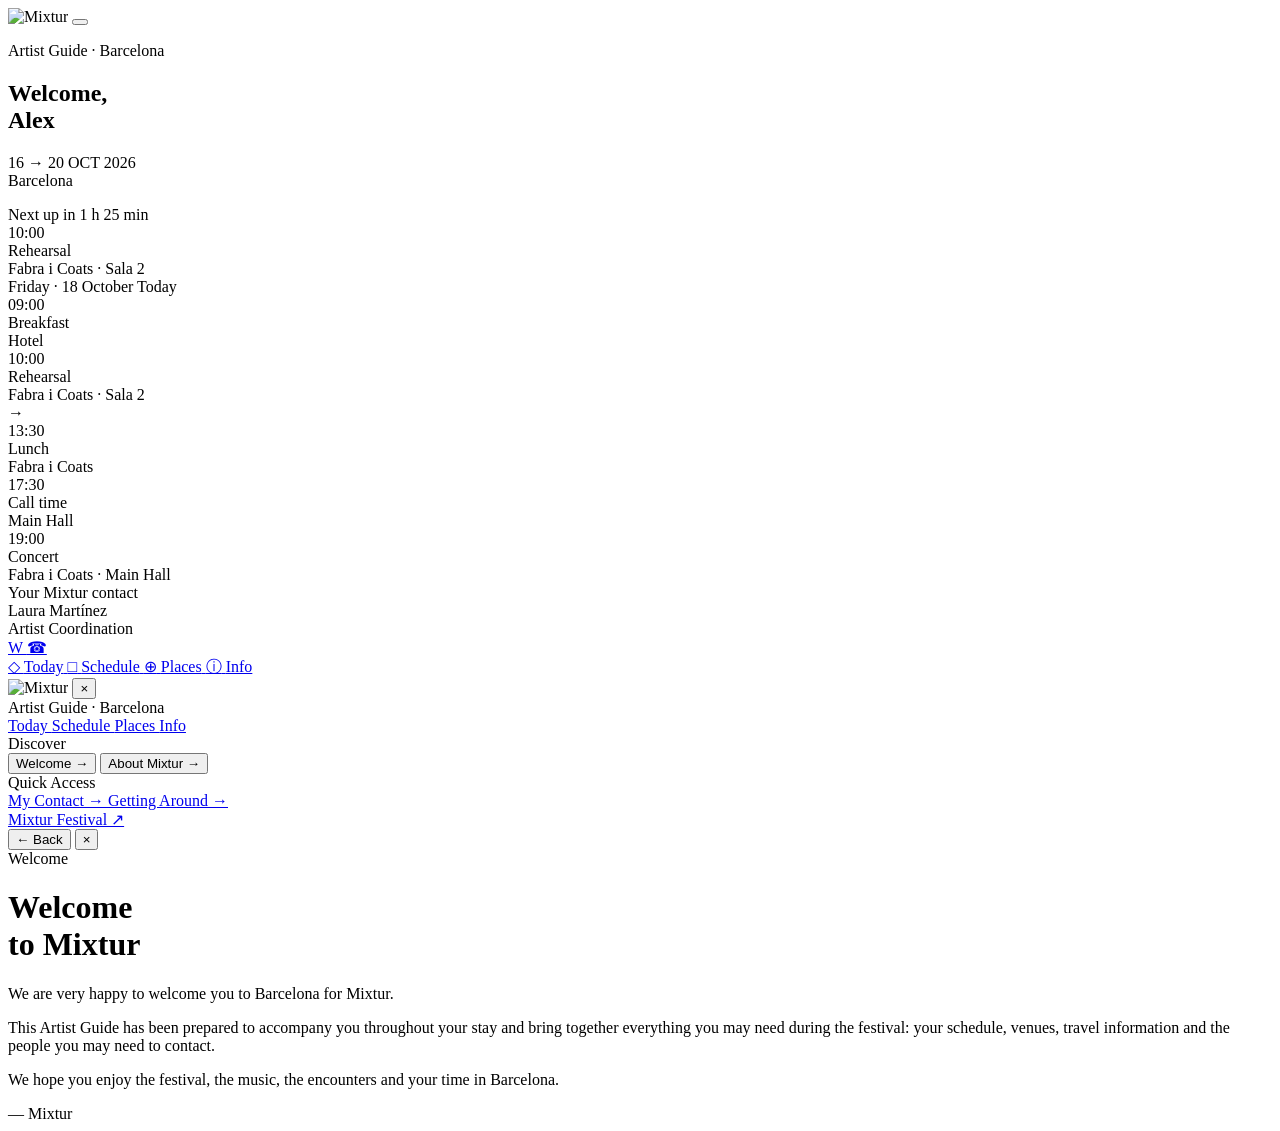
==== index.html @ 526908a7 "Update index.html" ====
<!DOCTYPE html>
<html lang="en">

<head>
  <meta charset="UTF-8">
  <meta name="viewport" content="width=device-width, initial-scale=1.0">
  <meta name="theme-color" content="#000000">

  <title>Mixtur · Artist Guide</title>

  <link rel="stylesheet" href="style.css?v=2">
</head>

<body>

  <main class="app">

    <!-- HEADER -->
    <header class="topbar">

      <img
        src="logo-mixtur.png"
        alt="Mixtur"
        class="mixtur-logo"
      >

      <button
        class="menu-button"
        type="button"
        aria-label="Open menu"
      >
        <span></span>
        <span></span>
        <span></span>
      </button>

    </header>


    <!-- HERO -->
    <section class="hero">

      <div class="hero-overlay"></div>

      <div class="hero-content">

        <p class="eyebrow">
          Artist Guide · Barcelona
        </p>

        <h1 class="welcome">
          Welcome,<br>
          Alex
        </h1>

        <p class="stay-dates">
          16 → 20 OCT 2026<br>
          Barcelona
        </p>

      </div>

    </section>


    <!-- NEXT -->
    <section class="next-section">

      <div class="section-label">
        <span>Next up</span>
        <span>in 1 h 25 min</span>
      </div>

      <article class="next-card">

        <div class="next-card-content">

          <div class="next-time">
            10:00
          </div>

          <div class="next-title">
            Rehearsal
          </div>

          <div class="next-place">
            Fabra i Coats · Sala 2
          </div>

        </div>

      </article>

    </section>


    <!-- TODAY -->
    <section class="today-list">

      <div class="section-label schedule-heading">
        <span>Friday · 18 October</span>
        <span>Today</span>
      </div>


      <article class="today-item">

        <div class="today-time">
          09:00
        </div>

        <div class="today-info">

          <div class="today-title">
            Breakfast
          </div>

          <div class="today-place">
            Hotel
          </div>

        </div>

      </article>


      <article class="today-item highlight">

        <div class="today-time">
          10:00
        </div>

        <div class="today-info">

          <div class="today-title">
            Rehearsal
          </div>

          <div class="today-place">
            Fabra i Coats · Sala 2
          </div>

        </div>

        <div class="today-arrow">
          →
        </div>

      </article>


      <article class="today-item">

        <div class="today-time">
          13:30
        </div>

        <div class="today-info">

          <div class="today-title">
            Lunch
          </div>

          <div class="today-place">
            Fabra i Coats
          </div>

        </div>

      </article>


      <article class="today-item">

        <div class="today-time">
          17:30
        </div>

        <div class="today-info">

          <div class="today-title">
            Call time
          </div>

          <div class="today-place">
            Main Hall
          </div>

        </div>

      </article>


      <article class="today-item">

        <div class="today-time">
          19:00
        </div>

        <div class="today-info">

          <div class="today-title">
            Concert
          </div>

          <div class="today-place">
            Fabra i Coats · Main Hall
          </div>

        </div>

      </article>

    </section>


    <!-- CONTACT -->
    <section class="contact-wrap">

      <div class="section-label">
        <span>Your Mixtur contact</span>
      </div>

      <article class="contact-card">

        <div>

          <div class="contact-name">
            Laura Martínez
          </div>

          <div class="contact-role">
            Artist Coordination
          </div>

        </div>

        <div class="contact-actions">

          <a
            href="#"
            class="contact-action"
            data-contact-whatsapp
            aria-label="WhatsApp Mixtur contact"
          >
            W
          </a>

          <a
            href="#"
            class="contact-action"
            data-contact-call
            aria-label="Call Mixtur contact"
          >
            ☎
          </a>

        </div>

      </article>

    </section>


    <!-- BOTTOM NAV -->
    <nav
      class="bottom-nav"
      aria-label="Main navigation"
    >

      <a
        class="nav-item active"
        href="index.html"
      >
        <span class="nav-symbol">◇</span>
        <span>Today</span>
      </a>

      <a
        class="nav-item"
        href="schedule.html"
      >
        <span class="nav-symbol">□</span>
        <span>Schedule</span>
      </a>

      <a
        class="nav-item"
        href="places.html"
      >
        <span class="nav-symbol">⊕</span>
        <span>Places</span>
      </a>

      <a
        class="nav-item"
        href="info.html"
      >
        <span class="nav-symbol">ⓘ</span>
        <span>Info</span>
      </a>

    </nav>

  </main>


  <script src="venues.js?v=1"></script>
  <script src="script.js?v=37"></script>

</body>

</html>
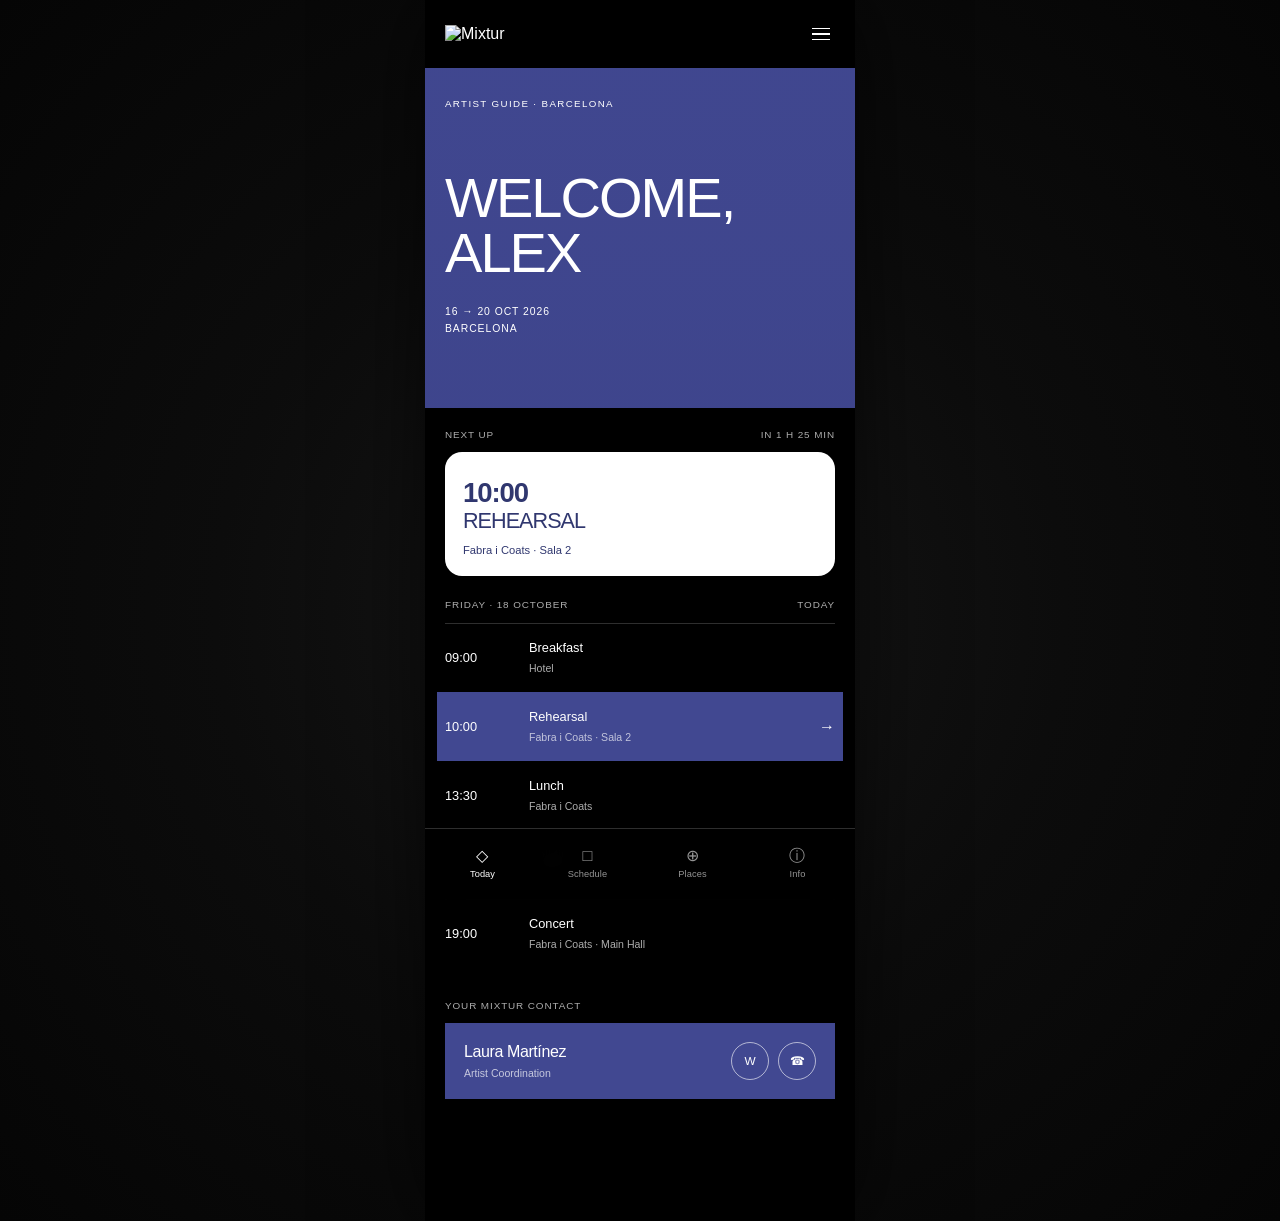
==== commit 99a7f834: "Update index.html" ====
--- a/index.html
+++ b/index.html
@@ -8,7 +8,7 @@
 
   <title>Mixtur · Artist Guide</title>
 
-  <link rel="stylesheet" href="style.css?v=2">
+  <link rel="stylesheet" href="style.css?v=3">
 </head>
 
 <body>
@@ -306,7 +306,7 @@
 
 
   <script src="venues.js?v=1"></script>
-  <script src="script.js?v=37"></script>
+  <script src="script.js?v=41"></script>
 
 </body>
 
--- a/style.css
+++ b/style.css
@@ -0,0 +1,4123 @@
+/* =========================================
+   MIXTUR ARTIST GUIDE
+   Editorial mobile system
+   ========================================= */
+
+
+/* =========================================
+   VARIABLES
+   ========================================= */
+
+:root {
+  --black: #000000;
+  --white: #ffffff;
+
+  --mixtur-blue: #414891;
+  --mixtur-blue-dark: #30376f;
+  --mixtur-gold: #b89b59;
+
+  --text-secondary: rgba(255, 255, 255, 0.68);
+  --text-soft: rgba(255, 255, 255, 0.48);
+
+  --line: rgba(255, 255, 255, 0.18);
+
+  --page-width: 430px;
+}
+
+
+/* =========================================
+   RESET
+   ========================================= */
+
+* {
+  box-sizing: border-box;
+  margin: 0;
+  padding: 0;
+}
+
+html {
+  scroll-behavior: smooth;
+}
+
+body {
+  min-height: 100vh;
+  background: #0a0a0a;
+  color: var(--white);
+
+  font-family:
+    Verdana,
+    Geneva,
+    sans-serif;
+
+  -webkit-font-smoothing: antialiased;
+  text-rendering: optimizeLegibility;
+}
+
+button,
+a {
+  font: inherit;
+}
+
+a {
+  color: inherit;
+}
+
+
+/* =========================================
+   APP
+   ========================================= */
+
+.app {
+  position: relative;
+
+  width: 100%;
+  max-width: var(--page-width);
+
+  min-height: 100vh;
+
+  margin: 0 auto;
+
+  padding-bottom: 88px;
+
+  background: var(--black);
+}
+
+
+/* =========================================
+   TOP BAR
+   ========================================= */
+
+.topbar {
+  position: relative;
+  z-index: 20;
+
+  height: 68px;
+
+  padding: 18px 20px;
+
+  display: flex;
+  justify-content: space-between;
+  align-items: center;
+
+  background: var(--black);
+}
+
+.mixtur-logo {
+  display: block;
+
+  width: 124px;
+  max-height: 34px;
+
+  object-fit: contain;
+  object-position: left center;
+}
+
+.menu-button {
+  width: 32px;
+  height: 32px;
+
+  padding: 5px;
+
+  display: flex;
+  flex-direction: column;
+  justify-content: center;
+
+  gap: 4px;
+
+  border: 0;
+  background: transparent;
+
+  cursor: pointer;
+}
+
+.menu-button span {
+  display: block;
+
+  width: 18px;
+  height: 1.5px;
+
+  margin-left: auto;
+
+  background: var(--white);
+}
+
+
+/* =========================================
+   TODAY HERO
+   ========================================= */
+
+.hero {
+  position: relative;
+
+  min-height: 340px;
+
+  padding:
+    30px
+    20px
+    22px;
+
+  overflow: hidden;
+
+  background-color: var(--mixtur-blue);
+
+  background-image:
+    url("mixtur-background.png");
+
+  background-size: cover;
+  background-position: center center;
+  background-repeat: no-repeat;
+}
+
+.hero-overlay {
+  position: absolute;
+
+  inset: 0;
+
+  z-index: 1;
+
+  background:
+    linear-gradient(
+      to bottom,
+      rgba(32, 34, 90, 0.03),
+      rgba(32, 34, 90, 0.08)
+    );
+
+  pointer-events: none;
+}
+
+.hero-content {
+  position: relative;
+  z-index: 3;
+}
+
+.eyebrow {
+  margin-bottom: 60px;
+
+  font-size: 0.61rem;
+  font-weight: 400;
+  line-height: 1.3;
+  letter-spacing: 0.14em;
+
+  text-transform: uppercase;
+}
+
+.welcome {
+  width: 100%;
+  max-width: 385px;
+
+  font-size:
+    clamp(
+      3.45rem,
+      14.8vw,
+      4.55rem
+    );
+
+  font-weight: 400;
+
+  line-height: 0.88;
+
+  letter-spacing: 0.015em;
+
+  text-transform: uppercase;
+}
+
+.stay-dates {
+  margin-top: 24px;
+
+  font-size: 0.65rem;
+  font-weight: 400;
+
+  line-height: 1.55;
+
+  letter-spacing: 0.09em;
+
+  text-transform: uppercase;
+}
+
+
+/* =========================================
+   SECTION LABELS
+   ========================================= */
+
+.section-label {
+  display: flex;
+
+  justify-content: space-between;
+  align-items: center;
+
+  gap: 16px;
+
+  margin-bottom: 11px;
+
+  color: var(--text-secondary);
+
+  font-size: 0.62rem;
+
+  line-height: 1.2;
+
+  letter-spacing: 0.09em;
+
+  text-transform: uppercase;
+}
+
+
+/* =========================================
+   NEXT EVENT
+   ========================================= */
+
+.next-section {
+  padding:
+    21px
+    20px
+    17px;
+
+  background: var(--black);
+}
+
+.next-card {
+  min-height: 124px;
+
+  padding:
+    20px
+    18px
+    18px;
+
+  display: flex;
+
+  justify-content: space-between;
+  align-items: flex-end;
+
+  gap: 18px;
+
+  color: var(--mixtur-blue-dark);
+
+  background: var(--white);
+
+  border-radius: 17px;
+}
+
+.next-card-content {
+  min-width: 0;
+}
+
+.next-time {
+  font-size: 1.72rem;
+
+  font-weight: 700;
+
+  line-height: 1;
+
+  letter-spacing: -0.04em;
+}
+
+.next-title {
+  margin-top: 4px;
+
+  font-size: 1.35rem;
+
+  font-weight: 400;
+
+  line-height: 1;
+
+  letter-spacing: -0.045em;
+
+  text-transform: uppercase;
+}
+
+.next-place {
+  margin-top: 11px;
+
+  font-size: 0.7rem;
+
+  line-height: 1.35;
+}
+
+.arrow-button {
+  width: 45px;
+  height: 45px;
+
+  flex-shrink: 0;
+
+  display: flex;
+  align-items: center;
+  justify-content: center;
+
+  border-radius: 50%;
+
+  background: var(--mixtur-blue);
+  color: var(--white);
+
+  font-size: 1.3rem;
+  line-height: 1;
+
+  pointer-events: none;
+}
+
+/* =========================================
+   TODAY LIST
+   ========================================= */
+
+.today-list {
+  padding:
+    6px
+    20px
+    28px;
+}
+
+.schedule-heading {
+  margin-bottom: 0;
+
+  padding-bottom: 12px;
+}
+
+.today-item {
+  position: relative;
+
+  display: grid;
+
+  grid-template-columns:
+    72px
+    minmax(0, 1fr)
+    28px;
+
+  align-items: center;
+
+  gap: 12px;
+
+  min-height: 69px;
+
+  padding: 16px 0;
+
+  border-top:
+    1px solid
+    var(--line);
+}
+
+.today-time {
+  font-size: 0.8rem;
+  line-height: 1.2;
+}
+
+.today-info {
+  min-width: 0;
+}
+
+.today-title {
+  font-size: 0.8rem;
+  line-height: 1.2;
+}
+
+.today-place {
+  margin-top: 5px;
+
+  color: var(--text-secondary);
+
+  font-size: 0.66rem;
+  line-height: 1.4;
+}
+
+.today-item.highlight {
+  margin: 0 -8px;
+  padding: 16px 8px;
+
+  grid-template-columns:
+    72px
+    minmax(0, 1fr)
+    28px;
+
+  background: var(--mixtur-blue);
+
+  border-top-color: transparent;
+}
+
+.today-item.highlight + .today-item {
+  border-top-color: transparent;
+}
+.today-arrow {
+  display: flex;
+
+  align-items: center;
+  justify-content: flex-end;
+
+  align-self: center;
+
+  font-size: 1rem;
+  line-height: 1;
+}
+
+
+/* =========================================
+   CONTACT
+   ========================================= */
+
+.contact-wrap {
+  padding:
+    4px
+    20px
+    34px;
+}
+
+.contact-card {
+  padding: 19px;
+
+  display: flex;
+
+  align-items: center;
+  justify-content: space-between;
+
+  gap: 18px;
+
+  background: var(--mixtur-blue);
+}
+
+.contact-name {
+  font-size: 1rem;
+  font-weight: 400;
+  line-height: 1.2;
+  letter-spacing: -0.025em;
+}
+
+.contact-role {
+  margin-top: 6px;
+  font-size: 0.66rem;
+  color: rgba(255, 255, 255, 0.7);
+}
+
+.contact-actions {
+  display: flex;
+  gap: 9px;
+}
+
+.contact-action {
+  width: 38px;
+  height: 38px;
+
+  display: flex;
+
+  align-items: center;
+  justify-content: center;
+
+  border:
+    1px solid
+    rgba(255, 255, 255, 0.6);
+
+  border-radius: 50%;
+
+  color: var(--white);
+
+  text-decoration: none;
+
+  font-size: 0.74rem;
+}
+
+
+/* =========================================
+   BOTTOM NAVIGATION
+   ========================================= */
+
+.bottom-nav {
+  position: fixed;
+
+  left: 50%;
+  bottom: 0;
+
+  z-index: 100;
+
+  transform: translateX(-50%);
+
+  width: 100%;
+  max-width: var(--page-width);
+
+  min-height: 72px;
+
+  display: grid;
+
+  grid-template-columns:
+    repeat(4, 1fr);
+
+  padding:
+    8px
+    5px
+    max(11px, env(safe-area-inset-bottom));
+
+  background:
+    rgba(0, 0, 0, 0.96);
+
+  border-top:
+    1px solid
+    var(--line);
+
+  backdrop-filter:
+    blur(12px);
+}
+
+.nav-item {
+  display: flex;
+
+  flex-direction: column;
+
+  justify-content: center;
+  align-items: center;
+
+  gap: 4px;
+
+  color:
+    rgba(255, 255, 255, 0.58);
+
+  text-decoration: none;
+
+  font-size: 0.58rem;
+
+  letter-spacing: 0.01em;
+}
+
+.nav-item.active {
+  color: var(--white);
+}
+
+.nav-symbol {
+  min-height: 18px;
+
+  font-size: 1.02rem;
+
+  line-height: 1;
+}
+
+
+/* =========================================
+   SCHEDULE PAGE
+   ========================================= */
+
+.schedule-hero {
+  position: relative;
+
+  min-height: 205px;
+
+  padding:
+    28px
+    20px
+    25px;
+
+  overflow: hidden;
+
+  background-color: var(--mixtur-blue);
+
+  background-image:
+    url("mixtur-background.png");
+
+  background-size: 100% auto;
+  background-position: center top;
+  background-repeat: no-repeat;
+}
+
+.schedule-hero-content {
+  position: relative;
+  z-index: 3;
+}
+
+.schedule-page-title {
+  margin-top: 30px;
+
+  font-size:
+    clamp(
+      2.7rem,
+      11.5vw,
+      3.6rem
+    );
+
+  font-weight: 400;
+
+  line-height: 0.92;
+
+  letter-spacing: 0.045em;
+
+  text-transform: uppercase;
+}
+
+.schedule-subtitle {
+  margin-top: 14px;
+
+  font-size: 0.6rem;
+
+  line-height: 1.45;
+
+  letter-spacing: 0.16em;
+
+  text-transform: uppercase;
+}
+
+
+/* =========================================
+   SCHEDULE DAYS
+   ========================================= */
+
+.schedule-day {
+  padding:
+    25px
+    20px
+    8px;
+}
+
+.day-header {
+  display: flex;
+
+  align-items: baseline;
+  justify-content: space-between;
+
+  gap: 20px;
+
+  padding-bottom: 14px;
+
+  border-bottom:
+    1px solid
+    var(--line);
+
+  color: var(--white);
+
+  text-transform: uppercase;
+}
+
+.day-header span:first-child {
+  font-size: 1.15rem;
+
+  font-weight: 400;
+
+  line-height: 1;
+
+  letter-spacing: 0.08em;
+}
+
+.day-header span:last-child {
+  flex: 0 0 auto;
+
+  color: var(--text-secondary);
+
+  font-size: 0.58rem;
+
+  line-height: 1.2;
+
+  letter-spacing: 0.13em;
+
+  text-align: right;
+}
+
+.today-day .day-header span:first-child {
+  color: var(--mixtur-gold);
+}
+
+.today-day .day-header span:last-child {
+  color: var(--white);
+}
+
+/* =========================================
+   SCHEDULE EVENTS
+   ========================================= */
+
+.schedule-event {
+  position: relative;
+
+  display: grid;
+
+  grid-template-columns:
+    66px
+    minmax(0, 1fr)
+    30px;
+
+  align-items: center;
+
+  gap: 14px;
+
+  padding: 18px 0;
+
+  border-top:
+    1px solid
+    var(--line);
+}
+
+.schedule-time {
+  font-size: 0.8rem;
+  line-height: 1.2;
+}
+
+.schedule-event-info {
+  min-width: 0;
+}
+
+.schedule-event-type {
+  margin-bottom: 6px;
+
+  color: var(--mixtur-gold);
+
+  font-size: 0.56rem;
+
+  line-height: 1.2;
+
+  letter-spacing: 0.11em;
+
+  text-transform: uppercase;
+}
+
+.schedule-event-info h2 {
+  font-size: 0.89rem;
+
+  font-weight: 400;
+
+  line-height: 1.3;
+
+  letter-spacing: -0.025em;
+}
+
+.schedule-event-info p {
+  margin-top: 5px;
+
+  color: var(--text-secondary);
+
+  font-size: 0.65rem;
+
+  line-height: 1.4;
+}
+
+.current-event {
+  margin: 0 -8px;
+
+  padding: 18px 8px;
+
+  grid-template-columns:
+    66px
+    minmax(0, 1fr)
+    30px;
+
+  background: var(--mixtur-blue);
+
+  border-top-color: transparent;
+}
+
+.current-event .schedule-event-type {
+  color: var(--white);
+}
+
+.important-event {
+  margin: 0 -8px;
+
+  padding: 18px 8px;
+
+  grid-template-columns:
+    66px
+    minmax(0, 1fr)
+    30px;
+
+  border-top:
+    2px solid
+    var(--mixtur-gold);
+
+  border-bottom:
+    2px solid
+    var(--mixtur-gold);
+}
+
+.schedule-event-arrow {
+  display: flex;
+
+  align-items: center;
+  justify-content: flex-end;
+
+  align-self: center;
+
+  font-size: 1rem;
+  line-height: 1;
+}
+
+
+/* =========================================
+   PLACES PAGE
+   ========================================= */
+
+.places-intro {
+  padding:
+    18px
+    20px
+    0;
+
+  background: var(--black);
+}
+
+.places-cover {
+  width: 100%;
+  height: 180px;
+
+  overflow: hidden;
+
+  border-radius: 8px;
+
+  background:
+    linear-gradient(
+      135deg,
+      #2d2d2d,
+      #111111
+    );
+
+  display: flex;
+
+  align-items: flex-end;
+
+  padding: 14px;
+}
+
+.places-cover span {
+  color:
+    rgba(255, 255, 255, 0.58);
+
+  font-size: 0.58rem;
+
+  letter-spacing: 0.12em;
+
+  text-transform: uppercase;
+}
+
+.places-heading {
+  padding-top: 26px;
+}
+
+.places-heading .eyebrow {
+  margin-bottom: 18px;
+}
+
+.places-title {
+  font-size:
+    clamp(
+      2.9rem,
+      12vw,
+      3.9rem
+    );
+
+  font-weight: 400;
+
+  line-height: 0.9;
+
+  letter-spacing: 0.045em;
+
+  text-transform: uppercase;
+}
+
+
+/* =========================================
+   PLACES FILTERS
+   ========================================= */
+
+.places-filters {
+  display: grid;
+
+  grid-template-columns:
+    repeat(4, 1fr);
+
+  margin:
+    28px
+    20px
+    22px;
+
+  border:
+    1px solid
+    var(--line);
+}
+
+.place-filter {
+  min-height: 44px;
+
+  padding: 10px 6px;
+
+  border: 0;
+
+  border-right:
+    1px solid
+    var(--line);
+
+  background: transparent;
+
+  color: var(--text-secondary);
+
+  font-size: 0.63rem;
+
+  letter-spacing: 0.04em;
+
+  cursor: pointer;
+}
+
+.place-filter:last-child {
+  border-right: 0;
+}
+
+.place-filter.active {
+  background: var(--mixtur-blue);
+  color: var(--white);
+}
+
+
+/* =========================================
+   PLACES LIST
+   ========================================= */
+
+.places-list {
+  padding:
+    0
+    20px
+    34px;
+}
+
+.featured-place {
+  border-top:
+    1px solid
+    var(--line);
+
+  padding-top: 18px;
+}
+
+.featured-place-image {
+  width: 100%;
+  height: 145px;
+
+  overflow: hidden;
+
+  border-radius: 6px;
+
+  background:
+    linear-gradient(
+      135deg,
+      #333333,
+      #141414
+    );
+
+  display: flex;
+
+  align-items: flex-end;
+
+  padding: 12px;
+}
+
+.featured-place-image span {
+  color:
+    rgba(255, 255, 255, 0.5);
+
+  font-size: 0.55rem;
+
+  letter-spacing: 0.11em;
+
+  text-transform: uppercase;
+}
+
+.featured-place-content {
+  padding:
+    15px
+    0
+    22px;
+}
+
+.place-category {
+  margin-bottom: 7px;
+
+  color: var(--mixtur-gold);
+
+  font-size: 0.55rem;
+
+  line-height: 1.2;
+
+  letter-spacing: 0.12em;
+
+  text-transform: uppercase;
+}
+
+.place-title-row {
+  display: flex;
+
+  align-items: flex-start;
+  justify-content: space-between;
+
+  gap: 18px;
+}
+
+.place-title-row h2 {
+  font-size: 1.18rem;
+
+  font-weight: 400;
+
+  line-height: 1.2;
+
+  letter-spacing: -0.025em;
+}
+
+.place-description {
+  margin-top: 4px;
+
+  color: var(--text-secondary);
+
+  font-size: 0.68rem;
+
+  line-height: 1.4;
+}
+
+.place-arrow {
+  flex-shrink: 0;
+
+  padding-top: 4px;
+
+  font-size: 1.15rem;
+}
+
+.place-address {
+  margin-top: 14px;
+
+  color: var(--text-secondary);
+
+  font-style: normal;
+
+  font-size: 0.68rem;
+
+  line-height: 1.45;
+}
+
+
+/* =========================================
+   MAP LINK
+   ========================================= */
+
+.maps-link {
+  margin-top: 16px;
+
+  min-height: 44px;
+
+  display: grid;
+
+  grid-template-columns:
+    24px
+    minmax(0, 1fr)
+    22px;
+
+  align-items: center;
+
+  gap: 8px;
+
+  color: var(--white);
+
+  text-decoration: none;
+
+  border-top:
+    1px solid
+    var(--line);
+
+  border-bottom:
+    1px solid
+    var(--line);
+}
+
+.maps-symbol {
+  color: var(--mixtur-blue);
+
+  font-size: 1rem;
+}
+
+.maps-link span:nth-child(2) {
+  font-size: 0.68rem;
+}
+
+.maps-arrow {
+  justify-self: end;
+
+  font-size: 0.9rem;
+}
+
+
+/* =========================================
+   NEARBY LINKS
+   ========================================= */
+
+.place-nearby {
+  display: flex;
+
+  flex-wrap: wrap;
+
+  gap:
+    8px
+    18px;
+
+  margin-top: 14px;
+
+  padding-top: 12px;
+
+  border-top:
+    1px solid
+    var(--line);
+}
+
+.place-nearby a {
+  display: inline-flex;
+
+  align-items: center;
+
+  gap: 8px;
+
+  min-height: 32px;
+
+  color: var(--text-secondary);
+
+  text-decoration: none !important;
+
+  font-size: 0.62rem;
+
+  font-weight: 400;
+
+  line-height: 1.2;
+
+  letter-spacing: 0.05em;
+
+  text-transform: uppercase;
+}
+
+.place-nearby a:link,
+.place-nearby a:visited,
+.place-nearby a:hover,
+.place-nearby a:active {
+  color: var(--text-secondary);
+
+  text-decoration: none !important;
+}
+
+.place-nearby a span {
+  color: var(--white);
+
+  font-size: 0.8rem;
+
+  line-height: 1;
+}
+
+.place-nearby button {
+  padding: 0;
+
+  display: inline-flex;
+
+  align-items: center;
+
+  gap: 8px;
+
+  min-height: 32px;
+
+  border: 0;
+  border-radius: 0;
+
+  background: transparent;
+
+  color: var(--text-secondary);
+
+  font-family:
+    Verdana,
+    Geneva,
+    sans-serif;
+
+  font-size: 0.62rem;
+
+  font-weight: 400;
+
+  line-height: 1.2;
+
+  letter-spacing: 0.05em;
+
+  text-transform: uppercase;
+
+  text-decoration: none;
+
+  appearance: none;
+  -webkit-appearance: none;
+
+  cursor: pointer;
+}
+
+.place-nearby button span {
+  color: var(--white);
+
+  font-size: 0.8rem;
+
+  line-height: 1;
+}
+
+
+/* =========================================
+   COMPACT PLACE ROWS
+   ========================================= */
+
+.compact-place {
+  display: grid;
+
+  grid-template-columns:
+    98px
+    minmax(0, 1fr)
+    24px;
+
+  align-items: center;
+
+  gap: 13px;
+
+  min-height: 104px;
+
+  padding: 16px 0;
+
+  border-top:
+    1px solid
+    var(--line);
+}
+
+.compact-place-image {
+  width: 98px;
+  height: 72px;
+
+  overflow: hidden;
+
+  border-radius: 5px;
+
+  display: flex;
+
+  align-items: flex-end;
+
+  padding: 8px;
+
+  background:
+    linear-gradient(
+      135deg,
+      #373737,
+      #161616
+    );
+}
+
+.compact-place-image span {
+  color:
+    rgba(255, 255, 255, 0.45);
+
+  font-size: 0.5rem;
+
+  letter-spacing: 0.08em;
+
+  text-transform: uppercase;
+}
+
+.compact-place-info {
+  min-width: 0;
+}
+
+.compact-place-info h2 {
+  font-size: 0.9rem;
+
+  font-weight: 400;
+
+  line-height: 1.2;
+
+  letter-spacing: -0.02em;
+}
+
+.compact-place-info p {
+  margin-top: 5px;
+
+  color: var(--text-secondary);
+
+  font-size: 0.62rem;
+
+  line-height: 1.4;
+}
+
+.compact-place-arrow {
+  justify-self: end;
+
+  font-size: 1rem;
+}
+
+
+/* =========================================
+   PLACEHOLDER IMAGES
+   ========================================= */
+
+.placeholder-image {
+  position: relative;
+
+  filter: grayscale(1);
+
+  isolation: isolate;
+}
+
+.placeholder-image::after {
+  content: "";
+
+  position: absolute;
+
+  inset: 0;
+
+  z-index: -1;
+
+  background:
+    linear-gradient(
+      to bottom,
+      rgba(255, 255, 255, 0.06),
+      rgba(0, 0, 0, 0.18)
+    );
+}
+
+
+/* =========================================
+   SLIDE-UP PANELS
+   ========================================= */
+
+.place-panel {
+  position: fixed;
+
+  inset: 0;
+
+  z-index: 500;
+
+  visibility: hidden;
+  opacity: 0;
+
+  pointer-events: none;
+}
+
+.place-panel.open {
+  visibility: visible;
+  opacity: 1;
+
+  pointer-events: auto;
+}
+
+.panel-backdrop {
+  position: absolute;
+
+  inset: 0;
+
+  background:
+    rgba(0, 0, 0, 0.72);
+}
+
+.panel-sheet {
+  position: absolute;
+
+  left: 50%;
+  bottom: 0;
+
+  width: 100%;
+  max-width: var(--page-width);
+
+  max-height: 82vh;
+
+  padding:
+    12px
+    20px
+    max(28px, env(safe-area-inset-bottom));
+
+  overflow-y: auto;
+
+  background: #101010;
+
+  border-radius:
+    22px
+    22px
+    0
+    0;
+
+  transform:
+    translate(-50%, 100%);
+
+  transition:
+    transform
+    0.3s
+    ease;
+}
+
+.place-panel.open .panel-sheet {
+  transform:
+    translate(-50%, 0);
+}
+
+.panel-handle {
+  width: 38px;
+  height: 3px;
+
+  margin:
+    0
+    auto
+    24px;
+
+  border-radius: 10px;
+
+  background:
+    rgba(255, 255, 255, 0.35);
+}
+
+.panel-header {
+  display: grid;
+
+  grid-template-columns:
+    minmax(0, 1fr)
+    38px;
+
+  gap: 20px;
+
+  padding-bottom: 22px;
+}
+
+.panel-location {
+  margin-bottom: 10px;
+
+  color: var(--mixtur-gold);
+
+  font-size: 0.56rem;
+
+  line-height: 1.2;
+
+  letter-spacing: 0.13em;
+
+  text-transform: uppercase;
+}
+
+.panel-header h2 {
+  font-size: 1.55rem;
+
+  font-weight: 400;
+
+  line-height: 1;
+
+  letter-spacing: 0.04em;
+
+  text-transform: uppercase;
+}
+
+.panel-intro {
+  max-width: 270px;
+
+  margin-top: 10px;
+
+  color: var(--text-secondary);
+
+  font-size: 0.63rem;
+
+  line-height: 1.45;
+}
+
+.panel-close {
+  width: 38px;
+  height: 38px;
+
+  display: flex;
+
+  align-items: center;
+  justify-content: center;
+
+  padding: 0;
+
+  border:
+    1px solid
+    var(--line);
+
+  border-radius: 50%;
+
+  background: transparent;
+
+  color: var(--white);
+
+  font-size: 1.2rem;
+
+  appearance: none;
+  -webkit-appearance: none;
+
+  cursor: pointer;
+}
+
+.panel-list {
+  border-top:
+    1px solid
+    var(--line);
+}
+
+.panel-place {
+  padding:
+    18px
+    0
+    17px;
+
+  border-bottom:
+    1px solid
+    var(--line);
+}
+
+.panel-place-meta {
+  margin-bottom: 7px;
+
+  color: var(--mixtur-gold);
+
+  font-size: 0.54rem;
+
+  line-height: 1.2;
+
+  letter-spacing: 0.1em;
+
+  text-transform: uppercase;
+}
+
+.panel-place h3 {
+  font-size: 0.9rem;
+
+  font-weight: 400;
+
+  line-height: 1.3;
+}
+
+.panel-place p {
+  margin-top: 5px;
+
+  color: var(--text-secondary);
+
+  font-size: 0.62rem;
+
+  line-height: 1.4;
+}
+
+.panel-place a {
+  margin-top: 13px;
+
+  display: flex;
+
+  align-items: center;
+  justify-content: space-between;
+
+  min-height: 32px;
+
+  color: var(--white);
+
+  text-decoration: none;
+
+  font-size: 0.61rem;
+
+  letter-spacing: 0.04em;
+
+  text-transform: uppercase;
+}
+
+body.panel-open {
+  overflow: hidden;
+}
+
+
+/* =========================================
+   INFO PAGE
+   ========================================= */
+
+.info-hero {
+  padding:
+    34px
+    20px
+    28px;
+
+  border-bottom:
+    1px solid
+    var(--line);
+}
+
+.info-hero-content {
+  max-width: 520px;
+}
+
+.info-title {
+  margin-top: 10px;
+
+  font-size:
+    clamp(
+      3.2rem,
+      14vw,
+      5.4rem
+    );
+
+  font-weight: 400;
+
+  line-height: 0.88;
+
+  letter-spacing: -0.05em;
+
+  text-transform: uppercase;
+}
+
+.info-subtitle {
+  max-width: 280px;
+
+  margin-top: 18px;
+
+  color: var(--text-secondary);
+
+  font-size: 0.7rem;
+
+  line-height: 1.5;
+}
+
+
+/* =========================================
+   STAY SUMMARY
+   ========================================= */
+
+.stay-summary {
+  padding:
+    22px
+    20px
+    26px;
+
+  border-bottom:
+    1px solid
+    var(--line);
+}
+
+.stay-summary-heading {
+  display: flex;
+
+  align-items: center;
+  justify-content: space-between;
+
+  margin-bottom: 18px;
+
+  color: var(--text-secondary);
+
+  font-size: 0.58rem;
+
+  line-height: 1;
+
+  letter-spacing: 0.09em;
+
+  text-transform: uppercase;
+}
+
+.stay-summary-heading span:first-child {
+  color: var(--mixtur-gold);
+}
+
+.stay-summary-grid {
+  display: grid;
+
+  grid-template-columns:
+    repeat(3, minmax(0, 1fr));
+
+  border-top:
+    1px solid
+    var(--line);
+
+  border-bottom:
+    1px solid
+    var(--line);
+}
+
+.stay-summary-card {
+  min-width: 0;
+
+  padding:
+    16px
+    12px
+    17px;
+
+  border-right:
+    1px solid
+    var(--line);
+}
+
+.stay-summary-card:first-child {
+  padding-left: 0;
+}
+
+.stay-summary-card:last-child {
+  padding-right: 0;
+
+  border-right: 0;
+}
+
+.stay-summary-date {
+  margin-bottom: 13px;
+
+  color: var(--mixtur-gold);
+
+  font-size: 0.54rem;
+
+  line-height: 1;
+
+  letter-spacing: 0.08em;
+
+  text-transform: uppercase;
+}
+
+.stay-summary-type {
+  margin-bottom: 6px;
+
+  color: var(--text-secondary);
+
+  font-size: 0.54rem;
+
+  line-height: 1.2;
+
+  text-transform: uppercase;
+}
+
+.stay-summary-card h2 {
+  overflow-wrap: anywhere;
+
+  font-size:
+    clamp(
+      0.9rem,
+      4vw,
+      1.15rem
+    );
+
+  font-weight: 400;
+
+  line-height: 1.1;
+}
+
+.stay-summary-card p {
+  margin-top: 8px;
+
+  color: var(--text-secondary);
+
+  font-size: 0.58rem;
+
+  line-height: 1.35;
+}
+
+
+/* =========================================
+   INFO ACCORDION
+   ========================================= */
+
+.info-list {
+  padding-bottom:
+    calc(
+      92px + env(safe-area-inset-bottom)
+    );
+}
+
+.info-section {
+  border-bottom:
+    1px solid
+    var(--line);
+}
+
+.info-toggle {
+  width: 100%;
+  min-height: 82px;
+
+  display: grid;
+
+  grid-template-columns:
+    38px
+    minmax(0, 1fr)
+    28px;
+
+  align-items: center;
+
+  gap: 10px;
+
+  padding:
+    0
+    20px;
+
+  border: 0;
+
+  background: transparent;
+
+  color: var(--white);
+
+  font-family:
+    Verdana,
+    Geneva,
+    sans-serif;
+
+  text-align: left;
+
+  appearance: none;
+  -webkit-appearance: none;
+
+  cursor: pointer;
+}
+
+.info-number {
+  color: var(--mixtur-gold);
+
+  font-size: 0.56rem;
+
+  letter-spacing: 0.08em;
+}
+
+.info-toggle-title {
+  font-size: 1rem;
+
+  font-weight: 400;
+
+  line-height: 1.2;
+
+  letter-spacing: 0.01em;
+
+  text-transform: uppercase;
+}
+
+.info-toggle-symbol {
+  justify-self: end;
+
+  color: var(--text-secondary);
+
+  font-size: 1.25rem;
+
+  font-weight: 400;
+
+  line-height: 1;
+
+  transition:
+    transform 0.25s ease,
+    color 0.25s ease;
+}
+
+.info-section.open
+.info-toggle-symbol {
+  color: var(--mixtur-gold);
+
+  transform: rotate(45deg);
+}
+
+.info-content {
+  display: none;
+
+  padding:
+    0
+    20px
+    24px;
+}
+
+.info-section.open
+.info-content {
+  display: block;
+}
+
+
+/* =========================================
+   INFO ROWS
+   ========================================= */
+
+.info-row {
+  display: grid;
+
+  grid-template-columns:
+    92px
+    minmax(0, 1fr);
+
+  gap: 16px;
+
+  padding:
+    17px
+    0;
+
+  border-top:
+    1px solid
+    var(--line);
+}
+
+.info-label {
+  color: var(--mixtur-gold);
+
+  font-size: 0.54rem;
+
+  line-height: 1.3;
+
+  letter-spacing: 0.08em;
+
+  text-transform: uppercase;
+}
+
+.info-value {
+  color: var(--white);
+
+  font-size: 0.72rem;
+
+  line-height: 1.4;
+}
+
+.info-value span {
+  display: block;
+
+  margin-top: 4px;
+
+  color: var(--text-secondary);
+
+  font-size: 0.6rem;
+
+  line-height: 1.4;
+}
+
+
+/* =========================================
+   INFO CONTACT
+   ========================================= */
+
+.info-contact {
+  padding:
+    24px
+    0
+    22px;
+
+  border-top:
+    1px solid
+    var(--line);
+}
+
+.info-contact-role {
+  color: var(--mixtur-gold);
+
+  font-size: 0.55rem;
+
+  line-height: 1.2;
+
+  letter-spacing: 0.1em;
+
+  text-transform: uppercase;
+}
+
+.info-contact h2 {
+  margin-top: 8px;
+
+  font-size: 1.35rem;
+
+  font-weight: 400;
+
+  line-height: 1.1;
+}
+
+.info-contact-note {
+  max-width: 270px;
+
+  margin-top: 9px;
+
+  color: var(--text-secondary);
+
+  font-size: 0.62rem;
+
+  line-height: 1.45;
+}
+
+.info-contact-actions {
+  display: flex;
+
+  gap: 20px;
+
+  margin-top: 20px;
+}
+
+.info-contact-actions a {
+  display: inline-flex;
+
+  align-items: center;
+
+  gap: 10px;
+
+  min-height: 34px;
+
+  color: var(--white);
+
+  text-decoration: none;
+
+  font-size: 0.6rem;
+
+  letter-spacing: 0.05em;
+
+  text-transform: uppercase;
+}
+
+.info-contact-actions a span {
+  color: var(--mixtur-gold);
+
+  font-size: 0.82rem;
+}
+
+.info-contact-row {
+  margin-top: 0;
+}
+
+
+/* =========================================
+   INFO · INTERACTIVE DETAIL LINKS
+   ========================================= */
+
+.info-group-label {
+  padding:
+    20px
+    0
+    10px;
+
+  border-top:
+    1px solid
+    var(--line);
+
+  color: var(--mixtur-gold);
+
+  font-size: 0.54rem;
+
+  line-height: 1.2;
+
+  letter-spacing: 0.1em;
+
+  text-transform: uppercase;
+}
+
+.info-detail-link {
+  min-height: 68px;
+
+  display: flex;
+
+  align-items: center;
+  justify-content: space-between;
+
+  gap: 20px;
+
+  padding:
+    15px
+    0;
+
+  border-top:
+    1px solid
+    var(--line);
+
+  color: var(--white);
+
+  text-decoration: none;
+}
+
+.info-detail-link:last-of-type {
+  border-bottom: 0;
+}
+
+.info-detail-title {
+  display: block;
+
+  font-size: 0.76rem;
+
+  line-height: 1.3;
+}
+
+.info-detail-description {
+  display: block;
+
+  margin-top: 5px;
+
+  color: var(--text-secondary);
+
+  font-size: 0.58rem;
+
+  line-height: 1.4;
+}
+
+.info-detail-arrow {
+  flex: 0 0 auto;
+
+  color: var(--mixtur-gold);
+
+  font-size: 0.9rem;
+}
+
+
+/* =========================================
+   CONTACTS · MAIN CONTACT
+   ========================================= */
+
+.main-contact-card {
+  margin:
+    22px
+    0
+    28px;
+
+  padding:
+    20px;
+
+  background: var(--white);
+
+  color: #000;
+}
+
+.main-contact-top {
+  display: flex;
+
+  align-items: center;
+
+  gap: 15px;
+}
+
+.contact-avatar {
+  width: 52px;
+  height: 52px;
+
+  flex: 0 0 52px;
+
+  display: flex;
+
+  align-items: center;
+  justify-content: center;
+
+  overflow: hidden;
+
+  border-radius: 50%;
+
+  background: var(--mixtur-gold);
+
+  color: #000;
+
+  font-size: 0.66rem;
+
+  letter-spacing: 0.06em;
+
+  text-transform: uppercase;
+}
+
+.contact-avatar img {
+  width: 100%;
+  height: 100%;
+
+  display: block;
+
+  object-fit: cover;
+}
+
+.main-contact-label {
+  margin-bottom: 5px;
+
+  color: var(--mixtur-blue);
+
+  font-size: 0.51rem;
+
+  line-height: 1.2;
+
+  letter-spacing: 0.1em;
+
+  text-transform: uppercase;
+}
+
+.main-contact-card h2 {
+  font-size: 1.15rem;
+
+  font-weight: 400;
+
+  line-height: 1.15;
+}
+
+.main-contact-role {
+  margin-top: 4px;
+
+  color: #666;
+
+  font-size: 0.58rem;
+
+  line-height: 1.3;
+}
+
+.main-contact-description {
+  margin-top: 18px;
+
+  padding-top: 15px;
+
+  border-top:
+    1px solid
+    rgba(0, 0, 0, 0.15);
+
+  color: #444;
+
+  font-size: 0.62rem;
+
+  line-height: 1.45;
+}
+
+.main-contact-actions {
+  display: flex;
+
+  gap: 24px;
+
+  margin-top: 17px;
+}
+
+.main-contact-actions a {
+  display: inline-flex;
+
+  align-items: center;
+
+  gap: 9px;
+
+  color: #000;
+
+  text-decoration: none;
+
+  font-size: 0.58rem;
+
+  letter-spacing: 0.05em;
+
+  text-transform: uppercase;
+}
+
+.main-contact-actions a span {
+  color: var(--mixtur-blue);
+}
+
+
+/* =========================================
+   CONTACTS · TEAM
+   ========================================= */
+
+.team-heading {
+  margin-bottom: 2px;
+
+  color: var(--mixtur-gold);
+
+  font-size: 0.55rem;
+
+  line-height: 1.2;
+
+  letter-spacing: 0.1em;
+
+  text-transform: uppercase;
+}
+
+.team-contact {
+  display: grid;
+
+  grid-template-columns:
+    44px
+    minmax(0, 1fr);
+
+  gap: 15px;
+
+  padding:
+    18px
+    0;
+
+  border-top:
+    1px solid
+    var(--line);
+}
+
+.team-avatar {
+  width: 44px;
+  height: 44px;
+
+  flex-basis: 44px;
+
+  background: transparent;
+
+  border:
+    1px solid
+    var(--line);
+
+  color: var(--text-secondary);
+
+  font-size: 0.56rem;
+}
+
+.team-contact-content h3 {
+  font-size: 0.78rem;
+
+  font-weight: 400;
+
+  line-height: 1.25;
+}
+
+.team-role {
+  margin-top: 4px;
+
+  color: var(--mixtur-gold);
+
+  font-size: 0.54rem;
+
+  line-height: 1.3;
+}
+
+.team-description {
+  margin-top: 5px;
+
+  color: var(--text-secondary);
+
+  font-size: 0.58rem;
+
+  line-height: 1.4;
+}
+
+.team-actions {
+  display: flex;
+
+  flex-wrap: wrap;
+
+  gap: 18px;
+
+  margin-top: 12px;
+}
+
+.team-actions a {
+  color: var(--white);
+
+  text-decoration: none;
+
+  font-size: 0.54rem;
+
+  letter-spacing: 0.04em;
+
+  text-transform: uppercase;
+}
+
+
+/* =========================================
+   MAIN MENU
+   ========================================= */
+
+.main-menu {
+  position: fixed;
+
+  inset: 0;
+
+  z-index: 1000;
+
+  visibility: hidden;
+
+  opacity: 0;
+
+  pointer-events: none;
+
+  background: #000;
+
+  transition:
+    opacity 0.25s ease,
+    visibility 0.25s ease;
+}
+
+.main-menu.open {
+  visibility: visible;
+
+  opacity: 1;
+
+  pointer-events: auto;
+}
+
+.main-menu-inner {
+  width: 100%;
+  max-width: var(--page-width);
+
+  height: 100%;
+  min-height: 100%;
+
+  margin: 0 auto;
+
+  padding:
+    22px
+    20px
+    max(30px, env(safe-area-inset-bottom));
+
+  overflow-y: auto;
+}
+
+
+/* =========================================
+   MENU HEADER
+   ========================================= */
+
+.main-menu-header {
+  display: flex;
+
+  align-items: flex-start;
+  justify-content: space-between;
+
+  gap: 20px;
+}
+
+.main-menu-logo {
+  width: 118px;
+  height: auto;
+
+  display: block;
+}
+
+.main-menu-close {
+  width: 40px;
+  height: 40px;
+
+  display: flex;
+
+  align-items: center;
+  justify-content: center;
+
+  padding: 0;
+
+  border:
+    1px solid
+    var(--line);
+
+  border-radius: 50%;
+
+  background: transparent;
+
+  color: var(--white);
+
+  font-family:
+    Verdana,
+    Geneva,
+    sans-serif;
+
+  font-size: 1.2rem;
+
+  line-height: 1;
+
+  appearance: none;
+  -webkit-appearance: none;
+
+  cursor: pointer;
+}
+
+.main-menu-meta {
+  margin-top: 40px;
+}
+
+.main-menu-eyebrow {
+  color: var(--mixtur-gold);
+
+  font-size: 0.55rem;
+
+  line-height: 1.2;
+
+  letter-spacing: 0.11em;
+
+  text-transform: uppercase;
+}
+
+.main-menu-city {
+  margin-top: 6px;
+
+  color: var(--text-secondary);
+
+  font-size: 0.58rem;
+
+  line-height: 1.2;
+
+  letter-spacing: 0.06em;
+
+  text-transform: uppercase;
+}
+
+
+/* =========================================
+   MENU PRIMARY NAVIGATION
+   ========================================= */
+
+.main-menu-nav {
+  margin-top: 34px;
+
+  border-top:
+    1px solid
+    var(--line);
+}
+
+.main-menu-nav a {
+  min-height: 66px;
+
+  display: flex;
+
+  align-items: center;
+  justify-content: space-between;
+
+  gap: 20px;
+
+  border-bottom:
+    1px solid
+    var(--line);
+
+  color: var(--white);
+
+  text-decoration: none;
+}
+
+.main-menu-nav-title {
+  font-size:
+    clamp(
+      1.45rem,
+      6.5vw,
+      2rem
+    );
+
+  font-weight: 400;
+
+  line-height: 1;
+
+  letter-spacing: -0.025em;
+
+  text-transform: uppercase;
+}
+
+.main-menu-nav-number {
+  color: var(--text-secondary);
+
+  font-size: 0.52rem;
+
+  letter-spacing: 0.08em;
+}
+
+.main-menu-nav a.active {
+  color: var(--mixtur-gold);
+}
+
+.main-menu-nav a.active
+.main-menu-nav-number {
+  color: var(--mixtur-gold);
+}
+
+
+/* =========================================
+   MENU SECTIONS
+   ========================================= */
+
+.main-menu-section {
+  margin-top: 30px;
+}
+
+.main-menu-section-label {
+  margin-bottom: 10px;
+
+  color: var(--mixtur-gold);
+
+  font-size: 0.52rem;
+
+  line-height: 1.2;
+
+  letter-spacing: 0.1em;
+
+  text-transform: uppercase;
+}
+
+.main-menu-small-link {
+  width: 100%;
+
+  min-height: 44px;
+
+  display: flex;
+
+  align-items: center;
+  justify-content: space-between;
+
+  gap: 20px;
+
+  padding: 0;
+
+  border: 0;
+
+  border-top:
+    1px solid
+    var(--line);
+
+  border-radius: 0;
+
+  background: transparent;
+
+  color: var(--white);
+
+  font-family:
+    Verdana,
+    Geneva,
+    sans-serif;
+
+  text-align: left;
+
+  text-decoration: none;
+
+  font-size: 0.62rem;
+
+  line-height: 1.2;
+
+  letter-spacing: 0.04em;
+
+  text-transform: uppercase;
+
+  appearance: none;
+  -webkit-appearance: none;
+
+  cursor: pointer;
+}
+
+.main-menu-section
+.main-menu-small-link:last-child {
+  border-bottom:
+    1px solid
+    var(--line);
+}
+
+.main-menu-arrow {
+  color: var(--mixtur-gold);
+
+  font-size: 0.8rem;
+}
+
+
+/* =========================================
+   MENU FOOTER
+   ========================================= */
+
+.main-menu-footer {
+  padding:
+    34px
+    0
+    12px;
+}
+
+.main-menu-external {
+  display: flex;
+
+  align-items: center;
+  justify-content: space-between;
+
+  gap: 20px;
+
+  color: var(--text-secondary);
+
+  text-decoration: none;
+
+  font-size: 0.54rem;
+
+  line-height: 1.2;
+
+  letter-spacing: 0.07em;
+
+  text-transform: uppercase;
+}
+
+.main-menu-external span:last-child {
+  color: var(--mixtur-gold);
+}
+
+body.menu-open {
+  overflow: hidden;
+}
+
+
+/* =========================================
+   EDITORIAL PANELS
+   WELCOME / ABOUT MIXTUR
+   ========================================= */
+
+.editorial-panel {
+  position: fixed;
+
+  inset: 0;
+
+  z-index: 1100;
+
+  visibility: hidden;
+
+  opacity: 0;
+
+  pointer-events: none;
+
+  background: #000;
+
+  transition:
+    opacity 0.25s ease,
+    visibility 0.25s ease;
+}
+
+.editorial-panel.open {
+  visibility: visible;
+
+  opacity: 1;
+
+  pointer-events: auto;
+}
+
+.editorial-panel-inner {
+  width: 100%;
+  max-width: var(--page-width);
+
+  height: 100%;
+  min-height: 100%;
+
+  margin: 0 auto;
+
+  padding:
+    22px
+    20px
+    max(38px, env(safe-area-inset-bottom));
+
+  overflow-y: auto;
+}
+
+.editorial-panel-header {
+  display: flex;
+
+  align-items: center;
+  justify-content: space-between;
+}
+
+.editorial-back {
+  padding: 0;
+
+  border: 0;
+
+  background: transparent;
+
+  color: var(--text-secondary);
+
+  font-family:
+    Verdana,
+    Geneva,
+    sans-serif;
+
+  font-size: 0.56rem;
+
+  line-height: 1.2;
+
+  letter-spacing: 0.07em;
+
+  text-transform: uppercase;
+
+  cursor: pointer;
+}
+
+.editorial-close {
+  width: 40px;
+  height: 40px;
+
+  display: flex;
+
+  align-items: center;
+  justify-content: center;
+
+  padding: 0;
+
+  border:
+    1px solid
+    var(--line);
+
+  border-radius: 50%;
+
+  background: transparent;
+
+  color: var(--white);
+
+  font-family:
+    Verdana,
+    Geneva,
+    sans-serif;
+
+  font-size: 1.2rem;
+
+  cursor: pointer;
+}
+
+.editorial-content {
+  padding-top: 58px;
+}
+
+.editorial-kicker {
+  color: var(--mixtur-gold);
+
+  font-size: 0.54rem;
+
+  line-height: 1.2;
+
+  letter-spacing: 0.11em;
+
+  text-transform: uppercase;
+}
+
+.editorial-title {
+  max-width: 340px;
+
+  margin-top: 13px;
+
+  font-size:
+    clamp(
+      2.7rem,
+      12vw,
+      4.7rem
+    );
+
+  font-weight: 400;
+
+  line-height: 0.9;
+
+  letter-spacing: -0.05em;
+
+  text-transform: uppercase;
+}
+
+.editorial-lead {
+  max-width: 330px;
+
+  margin-top: 32px;
+
+  padding-top: 24px;
+
+  border-top:
+    1px solid
+    var(--mixtur-gold);
+
+  font-size: 0.9rem;
+
+  line-height: 1.55;
+}
+
+.editorial-copy {
+  max-width: 330px;
+
+  margin-top: 22px;
+
+  color: var(--text-secondary);
+
+  font-size: 0.68rem;
+
+  line-height: 1.6;
+}
+
+.editorial-signature {
+  margin-top: 34px;
+
+  color: var(--mixtur-gold);
+
+  font-size: 0.58rem;
+
+  line-height: 1.2;
+
+  letter-spacing: 0.08em;
+
+  text-transform: uppercase;
+}
+
+
+/* =========================================
+   ABOUT MIXTUR
+   ========================================= */
+
+.mixtur-statement {
+  margin-top: 38px;
+
+  padding:
+    22px
+    0;
+
+  border-top:
+    1px solid
+    var(--line);
+
+  border-bottom:
+    1px solid
+    var(--line);
+}
+
+.mixtur-statement span {
+  display: block;
+
+  font-size:
+    clamp(
+      1.45rem,
+      7vw,
+      2.2rem
+    );
+
+  font-weight: 400;
+
+  line-height: 1.05;
+
+  letter-spacing: -0.025em;
+
+  text-transform: uppercase;
+}
+
+.mixtur-statement
+span:nth-child(2) {
+  color: var(--mixtur-gold);
+}
+
+.mixtur-keywords {
+  display: grid;
+
+  grid-template-columns:
+    repeat(2, minmax(0, 1fr));
+
+  margin-top: 32px;
+
+  border-top:
+    1px solid
+    var(--line);
+}
+
+.mixtur-keywords span {
+  padding:
+    15px
+    0;
+
+  border-bottom:
+    1px solid
+    var(--line);
+
+  color: var(--text-secondary);
+
+  font-size: 0.56rem;
+
+  line-height: 1.2;
+
+  letter-spacing: 0.08em;
+
+  text-transform: uppercase;
+}
+
+.mixtur-keywords
+span:nth-child(even) {
+  padding-left: 16px;
+
+  border-left:
+    1px solid
+    var(--line);
+}
+
+.editorial-web-link {
+  margin-top: 34px;
+
+  display: flex;
+
+  align-items: center;
+  justify-content: space-between;
+
+  padding:
+    16px
+    0;
+
+  border-top:
+    1px solid
+    var(--line);
+
+  border-bottom:
+    1px solid
+    var(--line);
+
+  color: var(--white);
+
+  text-decoration: none;
+
+  font-size: 0.58rem;
+
+  line-height: 1.2;
+
+  letter-spacing: 0.06em;
+
+  text-transform: uppercase;
+}
+
+.editorial-web-link span:last-child {
+  color: var(--mixtur-gold);
+}
+
+
+/* =========================================
+   DESKTOP PRESENTATION
+   ========================================= */
+
+@media (min-width: 700px) {
+
+  body {
+    background:
+      radial-gradient(
+        circle at center,
+        #171717 0%,
+        #0c0c0c 48%,
+        #050505 100%
+      );
+  }
+
+  .app {
+    box-shadow:
+      0
+      0
+      80px
+      rgba(0, 0, 0, 0.65);
+  }
+
+  .main-menu-inner,
+  .editorial-panel-inner {
+    box-shadow:
+      0
+      0
+      80px
+      rgba(0, 0, 0, 0.65);
+  }
+
+}
+
+
+/* =========================================
+   SMALL PHONES
+   ========================================= */
+
+@media (max-width: 370px) {
+
+  .hero {
+    min-height: 365px;
+  }
+
+  .welcome {
+    font-size: 3.15rem;
+  }
+
+  .eyebrow {
+    margin-bottom: 52px;
+  }
+
+  .next-title {
+    font-size: 1.22rem;
+  }
+
+  .schedule-page-title {
+    font-size: 2.85rem;
+  }
+
+  .places-cover {
+    height: 160px;
+  }
+
+  .places-title {
+    font-size: 2.7rem;
+  }
+
+  .compact-place {
+    grid-template-columns:
+      88px
+      minmax(0, 1fr)
+      22px;
+  }
+
+  .compact-place-image {
+    width: 88px;
+    height: 68px;
+  }
+
+  .stay-summary-card {
+    padding-left: 8px;
+    padding-right: 8px;
+  }
+
+  .stay-summary-card:first-child {
+    padding-left: 0;
+  }
+
+  .stay-summary-card:last-child {
+    padding-right: 0;
+  }
+
+  .stay-summary-card h2 {
+    font-size: 0.82rem;
+  }
+
+  .stay-summary-card p {
+    font-size: 0.54rem;
+  }
+
+  .info-row {
+    grid-template-columns:
+      78px
+      minmax(0, 1fr);
+
+    gap: 12px;
+  }
+
+  .main-menu-meta {
+    margin-top: 30px;
+  }
+
+  .main-menu-nav {
+    margin-top: 26px;
+  }
+
+  .main-menu-nav a {
+    min-height: 60px;
+  }
+
+  .main-menu-section {
+    margin-top: 24px;
+  }
+
+}
+
+
+/* =========================================
+   HEADER CLICK FIX
+   ========================================= */
+
+.topbar {
+  position: relative;
+  z-index: 100;
+}
+
+.menu-button {
+  position: relative;
+  z-index: 101;
+  pointer-events: auto;
+}
+
+
+/* =========================================
+   SCHEDULE DETAIL PANEL
+   ========================================= */
+
+.panel-category {
+  margin-top: 2px;
+  margin-bottom: 9px;
+
+  color: var(--mixtur-gold);
+
+  font-size: 0.56rem;
+
+  line-height: 1.2;
+
+  letter-spacing: 0.12em;
+
+  text-transform: uppercase;
+}
+
+.panel-title {
+  max-width: 320px;
+
+  font-size:
+    clamp(
+      1.7rem,
+      8vw,
+      2.35rem
+    );
+
+  font-weight: 400;
+
+  line-height: 1;
+
+  letter-spacing: -0.035em;
+}
+
+.panel-description {
+  margin-top: 12px;
+
+  padding-bottom: 22px;
+
+  color: var(--text-secondary);
+
+  font-size: 0.64rem;
+
+  line-height: 1.45;
+
+  border-bottom:
+    1px solid
+    var(--line);
+}
+
+.panel-info {
+  border-bottom:
+    1px solid
+    var(--line);
+}
+
+.panel-info-row {
+  display: grid;
+
+  grid-template-columns:
+    82px
+    minmax(0, 1fr);
+
+  gap: 18px;
+
+  padding:
+    17px
+    0;
+
+  border-bottom:
+    1px solid
+    var(--line);
+}
+
+.panel-info-row:last-child {
+  border-bottom: 0;
+}
+
+.panel-info-label {
+  color: var(--mixtur-gold);
+
+  font-size: 0.52rem;
+
+  line-height: 1.3;
+
+  letter-spacing: 0.09em;
+
+  text-transform: uppercase;
+}
+
+.panel-info-value {
+  color: var(--white);
+
+  font-size: 0.7rem;
+
+  line-height: 1.45;
+}
+
+.panel-map-link {
+  min-height: 50px;
+
+  display: flex;
+
+  align-items: center;
+  justify-content: space-between;
+
+  margin-top: 2px;
+
+  color: var(--white);
+
+  text-decoration: none;
+
+  font-size: 0.6rem;
+
+  line-height: 1.2;
+
+  letter-spacing: 0.06em;
+
+  text-transform: uppercase;
+
+  border-bottom:
+    1px solid
+    var(--line);
+}
+
+.info-panel-trigger {
+  cursor: pointer;
+}
+
+
+/* =========================================
+   ADMIN · ARTIST GUIDE GENERATOR
+   ========================================= */
+
+.admin-body {
+  background: #0a0a0a;
+}
+
+.admin-app {
+  width: 100%;
+  max-width: 760px;
+
+  min-height: 100vh;
+
+  margin: 0 auto;
+
+  padding-bottom: 70px;
+
+  background: var(--black);
+}
+
+.admin-header {
+  padding:
+    28px
+    24px
+    34px;
+
+  border-bottom:
+    1px solid
+    var(--line);
+}
+
+.admin-logo {
+  width: 125px;
+
+  display: block;
+}
+
+.admin-header-copy {
+  margin-top: 54px;
+}
+
+.admin-eyebrow {
+  color: var(--mixtur-gold);
+
+  font-size: 0.54rem;
+
+  line-height: 1.2;
+
+  letter-spacing: 0.11em;
+
+  text-transform: uppercase;
+}
+
+.admin-header h1 {
+  margin-top: 12px;
+
+  font-size:
+    clamp(
+      2.7rem,
+      10vw,
+      5rem
+    );
+
+  font-weight: 400;
+
+  line-height: 0.92;
+
+  letter-spacing: -0.05em;
+
+  text-transform: uppercase;
+}
+
+.admin-header p {
+  max-width: 400px;
+
+  margin-top: 22px;
+
+  color: var(--text-secondary);
+
+  font-size: 0.7rem;
+
+  line-height: 1.55;
+}
+
+
+/* ADMIN SECTIONS */
+
+.admin-section {
+  padding:
+    30px
+    24px;
+
+  border-bottom:
+    1px solid
+    var(--line);
+}
+
+.admin-section-heading {
+  display: grid;
+
+  grid-template-columns:
+    34px
+    minmax(0, 1fr);
+
+  gap: 12px;
+
+  align-items: center;
+
+  margin-bottom: 24px;
+}
+
+.admin-section-heading span {
+  color: var(--mixtur-gold);
+
+  font-size: 0.55rem;
+
+  letter-spacing: 0.08em;
+}
+
+.admin-section-heading h2 {
+  font-size: 1rem;
+
+  font-weight: 400;
+
+  line-height: 1.2;
+
+  letter-spacing: 0.03em;
+
+  text-transform: uppercase;
+}
+
+
+/* ADMIN FIELDS */
+
+.admin-fields {
+  display: grid;
+
+  gap: 18px;
+}
+
+.admin-fields + .admin-fields {
+  margin-top: 18px;
+}
+
+.admin-grid-two {
+  grid-template-columns:
+    repeat(2, minmax(0, 1fr));
+}
+
+.admin-field {
+  min-width: 0;
+
+  display: block;
+}
+
+.admin-field > span {
+  display: block;
+
+  margin-bottom: 8px;
+
+  color: var(--text-secondary);
+
+  font-size: 0.54rem;
+
+  line-height: 1.2;
+
+  letter-spacing: 0.08em;
+
+  text-transform: uppercase;
+}
+
+.admin-field input,
+.admin-field select,
+.admin-field textarea {
+  width: 100%;
+
+  border: 0;
+
+  border-bottom:
+    1px solid
+    rgba(255, 255, 255, 0.28);
+
+  border-radius: 0;
+
+  padding:
+    10px
+    0
+    12px;
+
+  background: transparent;
+
+  color: var(--white);
+
+  font-family:
+    Verdana,
+    Geneva,
+    sans-serif;
+
+  font-size: 0.72rem;
+
+  line-height: 1.4;
+
+  outline: none;
+
+  appearance: none;
+  -webkit-appearance: none;
+}
+
+.admin-field textarea {
+  resize: vertical;
+
+  min-height: 88px;
+}
+
+.admin-field select {
+  cursor: pointer;
+}
+
+.admin-field select option {
+  color: #000;
+}
+
+.admin-field input::placeholder,
+.admin-field textarea::placeholder {
+  color:
+    rgba(255, 255, 255, 0.32);
+}
+
+.admin-field input:focus,
+.admin-field select:focus,
+.admin-field textarea:focus {
+  border-bottom-color:
+    var(--mixtur-gold);
+}
+
+
+/* ADMIN ACTIVITY */
+
+.admin-activity {
+  padding:
+    20px;
+
+  border:
+    1px solid
+    var(--line);
+
+  background:
+    #0d0d0d;
+}
+
+.admin-activity-top {
+  display: flex;
+
+  align-items: center;
+  justify-content: space-between;
+
+  gap: 18px;
+
+  margin-bottom: 24px;
+
+  color: var(--text-secondary);
+
+  font-size: 0.54rem;
+
+  letter-spacing: 0.08em;
+
+  text-transform: uppercase;
+}
+
+.admin-activity-top span:last-child {
+  color: var(--mixtur-gold);
+}
+
+.admin-add-button {
+  width: 100%;
+
+  min-height: 50px;
+
+  margin-top: 16px;
+
+  border:
+    1px solid
+    var(--line);
+
+  background: transparent;
+
+  color: var(--white);
+
+  font-family:
+    Verdana,
+    Geneva,
+    sans-serif;
+
+  font-size: 0.6rem;
+
+  letter-spacing: 0.06em;
+
+  text-transform: uppercase;
+
+  cursor: pointer;
+}
+
+
+/* GENERATE */
+
+.admin-generate {
+  display: flex;
+
+  align-items: flex-end;
+  justify-content: space-between;
+
+  gap: 30px;
+
+  padding:
+    34px
+    24px;
+}
+
+.admin-generate h2 {
+  margin-top: 8px;
+
+  font-size: 1.3rem;
+
+  font-weight: 400;
+
+  line-height: 1.15;
+}
+
+.admin-generate p {
+  max-width: 310px;
+
+  margin-top: 10px;
+
+  color: var(--text-secondary);
+
+  font-size: 0.62rem;
+
+  line-height: 1.5;
+}
+
+.admin-generate-button {
+  flex: 0 0 auto;
+
+  min-height: 48px;
+
+  padding:
+    0
+    20px;
+
+  border: 0;
+
+  background:
+    var(--mixtur-gold);
+
+  color: #000;
+
+  font-family:
+    Verdana,
+    Geneva,
+    sans-serif;
+
+  font-size: 0.58rem;
+
+  letter-spacing: 0.06em;
+
+  text-transform: uppercase;
+
+  cursor: pointer;
+}
+
+
+/* ADMIN RESPONSIVE */
+
+@media (max-width: 560px) {
+
+  .admin-grid-two {
+    grid-template-columns: 1fr;
+  }
+
+  .admin-generate {
+    align-items: stretch;
+    flex-direction: column;
+  }
+
+  .admin-generate-button {
+    width: 100%;
+  }
+
+}
+
+
+/* =========================================
+   ADMIN · ACTIVITY CONTROLS
+   ========================================= */
+
+.admin-activity + .admin-activity {
+  margin-top: 16px;
+}
+
+.admin-activity-top {
+  position: relative;
+}
+
+.admin-remove-activity {
+  margin-left: auto;
+
+  padding: 0;
+
+  border: 0;
+
+  background: transparent;
+
+  color:
+    rgba(255, 255, 255, 0.5);
+
+  font-family:
+    Verdana,
+    Geneva,
+    sans-serif;
+
+  font-size: 0.5rem;
+
+  letter-spacing: 0.08em;
+
+  text-transform: uppercase;
+
+  cursor: pointer;
+}
+
+.admin-remove-activity:hover {
+  color: var(--mixtur-gold);
+}
+
+.admin-remove-activity[hidden] {
+  display: none;
+}
+
+
+/* =========================================
+   ADMIN · ARTIST DATA PREVIEW
+   ========================================= */
+
+.admin-preview {
+  padding:
+    32px
+    24px
+    60px;
+
+  border-top:
+    1px solid
+    var(--line);
+}
+
+.admin-preview[hidden] {
+  display: none;
+}
+
+.admin-preview-header {
+  display: flex;
+
+  align-items: flex-end;
+  justify-content: space-between;
+
+  gap: 24px;
+
+  margin-bottom: 24px;
+}
+
+.admin-preview-header h3 {
+  margin-top: 8px;
+
+  font-size: 1.8rem;
+
+  font-weight: 400;
+
+  line-height: 1;
+
+  letter-spacing: -0.03em;
+}
+
+.admin-preview-slug {
+  text-align: right;
+}
+
+.admin-preview-slug span {
+  display: block;
+
+  margin-bottom: 6px;
+
+  color: var(--text-secondary);
+
+  font-size: 0.5rem;
+
+  letter-spacing: 0.08em;
+
+  text-transform: uppercase;
+}
+
+.admin-preview-slug strong {
+  color: var(--mixtur-gold);
+
+  font-size: 0.62rem;
+
+  font-weight: 400;
+}
+
+.admin-preview-code {
+  width: 100%;
+
+  margin: 0;
+
+  padding: 18px;
+
+  overflow-x: auto;
+
+  border:
+    1px solid
+    var(--line);
+
+  background: #0d0d0d;
+
+  color:
+    rgba(255, 255, 255, 0.78);
+
+  font-family:
+    "Courier New",
+    monospace;
+
+  font-size: 0.62rem;
+
+  line-height: 1.65;
+
+  white-space: pre-wrap;
+
+  word-break: break-word;
+}
+
+
+/* =========================================
+   ADMIN · RESULT ACTIONS
+   ========================================= */
+
+.admin-result-actions {
+  display: grid;
+
+  gap: 28px;
+
+  margin-top: 24px;
+}
+
+.admin-download-button {
+  width: 100%;
+
+  min-height: 54px;
+
+  padding:
+    14px
+    18px;
+
+  border: 0;
+
+  background:
+    var(--mixtur-gold);
+
+  color: #000;
+
+  font-family:
+    Verdana,
+    Geneva,
+    sans-serif;
+
+  font-size: 0.62rem;
+
+  letter-spacing: 0.08em;
+
+  text-transform: uppercase;
+
+  cursor: pointer;
+}
+
+.admin-link-block > span {
+  display: block;
+
+  margin-bottom: 10px;
+
+  color: var(--mixtur-gold);
+
+  font-size: 0.52rem;
+
+  letter-spacing: 0.09em;
+
+  text-transform: uppercase;
+}
+
+.admin-link-row {
+  display: grid;
+
+  grid-template-columns:
+    minmax(0, 1fr)
+    auto;
+
+  gap: 10px;
+}
+
+.admin-link-row input {
+  min-width: 0;
+
+  padding: 14px;
+
+  border:
+    1px solid
+    var(--line);
+
+  border-radius: 0;
+
+  background: #0d0d0d;
+
+  color: var(--white);
+
+  font-family:
+    Verdana,
+    Geneva,
+    sans-serif;
+
+  font-size: 0.62rem;
+
+  outline: none;
+}
+
+.admin-link-row button {
+  padding:
+    0
+    16px;
+
+  border:
+    1px solid
+    var(--line);
+
+  border-radius: 0;
+
+  background: transparent;
+
+  color: var(--white);
+
+  font-family:
+    Verdana,
+    Geneva,
+    sans-serif;
+
+  font-size: 0.56rem;
+
+  letter-spacing: 0.06em;
+
+  text-transform: uppercase;
+
+  cursor: pointer;
+}
+
+
+@media (max-width: 560px) {
+
+  .admin-preview-header {
+    align-items: flex-start;
+
+    flex-direction: column;
+  }
+
+  .admin-preview-slug {
+    text-align: left;
+  }
+
+  .admin-link-row {
+    grid-template-columns: 1fr;
+  }
+
+  .admin-link-row button {
+    min-height: 46px;
+  }
+
+}
+
+
+/* =========================================
+   ACTIVITY VENUE IMAGE
+   ========================================= */
+
+/* =========================================
+   ACTIVITY VENUE IMAGE
+   ========================================= */
+
+.activity-panel-image {
+  width: calc(100% + 40px);
+
+  height: 220px;
+
+  margin:
+    8px
+    -20px
+    22px;
+
+  padding: 0;
+
+  overflow: hidden;
+
+  background: #181818;
+}
+
+.activity-panel-image img {
+  display: block;
+
+  width: 100%;
+  height: 100%;
+
+  object-fit: cover;
+  object-position: center 50%;
+
+  filter: grayscale(100%);
+}
+
+.activity-panel-nearby {
+  margin-top: 18px;
+}
+
+.venue-nearby-address {
+  margin-top: 5px;
+
+  color: var(--text-secondary);
+
+  font-size: 0.6rem;
+  line-height: 1.45;
+}
+
+/* =========================================
+   VENUE IMAGES · BLACK & WHITE
+   ========================================= */
+
+.featured-place-image img,
+.activity-panel-image img {
+  filter: grayscale(100%);
+}
+
+/* =========================================
+   VENUE PHOTOS · FINAL
+   ========================================= */
+
+.featured-place-image {
+  width: 100%;
+  height: 220px;
+  padding: 0;
+  overflow: hidden;
+  background: #181818;
+}
+
+.featured-place-image img {
+  width: 100%;
+  height: 100%;
+  display: block;
+  object-fit: cover;
+  object-position: center 50%;
+  filter: grayscale(100%);
+}
+
+/* =========================================
+   PLACES · BARCELONA COVER
+   ========================================= */
+
+/* =========================================
+   PLACES · BARCELONA COVER
+   ========================================= */
+
+.places-cover {
+  position: relative;
+  width: 100%;
+  height: 220px;
+  padding: 0;
+  overflow: hidden;
+  display: block;
+  background: #181818;
+}
+
+.places-cover img {
+  display: block;
+  width: 100%;
+  height: 100%;
+  object-fit: cover;
+  object-position: center;
+  filter: grayscale(100%);
+}
+
+.places-cover span {
+  display: none;
+}
+
+
+/* =========================================
+   WELCOME · ADAPTIVE ARTIST NAME
+   ========================================= */
+
+.welcome {
+  width: 100%;
+  max-width: 100%;
+  overflow: visible;
+
+  font-size: clamp(2.6rem, 10vw, 3.5rem);
+  line-height: 0.98;
+  letter-spacing: -0.035em;
+}
+
+.welcome-artist-name {
+  display: block;
+  width: 100%;
+  max-width: 100%;
+
+  white-space: normal;
+  overflow-wrap: normal;
+  word-break: normal;
+}
+
+/* Medium artist names */
+.welcome.welcome-medium {
+  font-size: clamp(2.4rem, 9.2vw, 3.2rem);
+  line-height: 1;
+}
+
+/* Long artist names */
+.welcome.welcome-long {
+  font-size: clamp(1.9rem, 7.5vw, 2.7rem);
+  line-height: 1.04;
+}
+
+.welcome.welcome-medium .welcome-artist-name,
+.welcome.welcome-long .welcome-artist-name {
+  display: block;
+  width: 100%;
+  max-width: 100%;
+}
+
